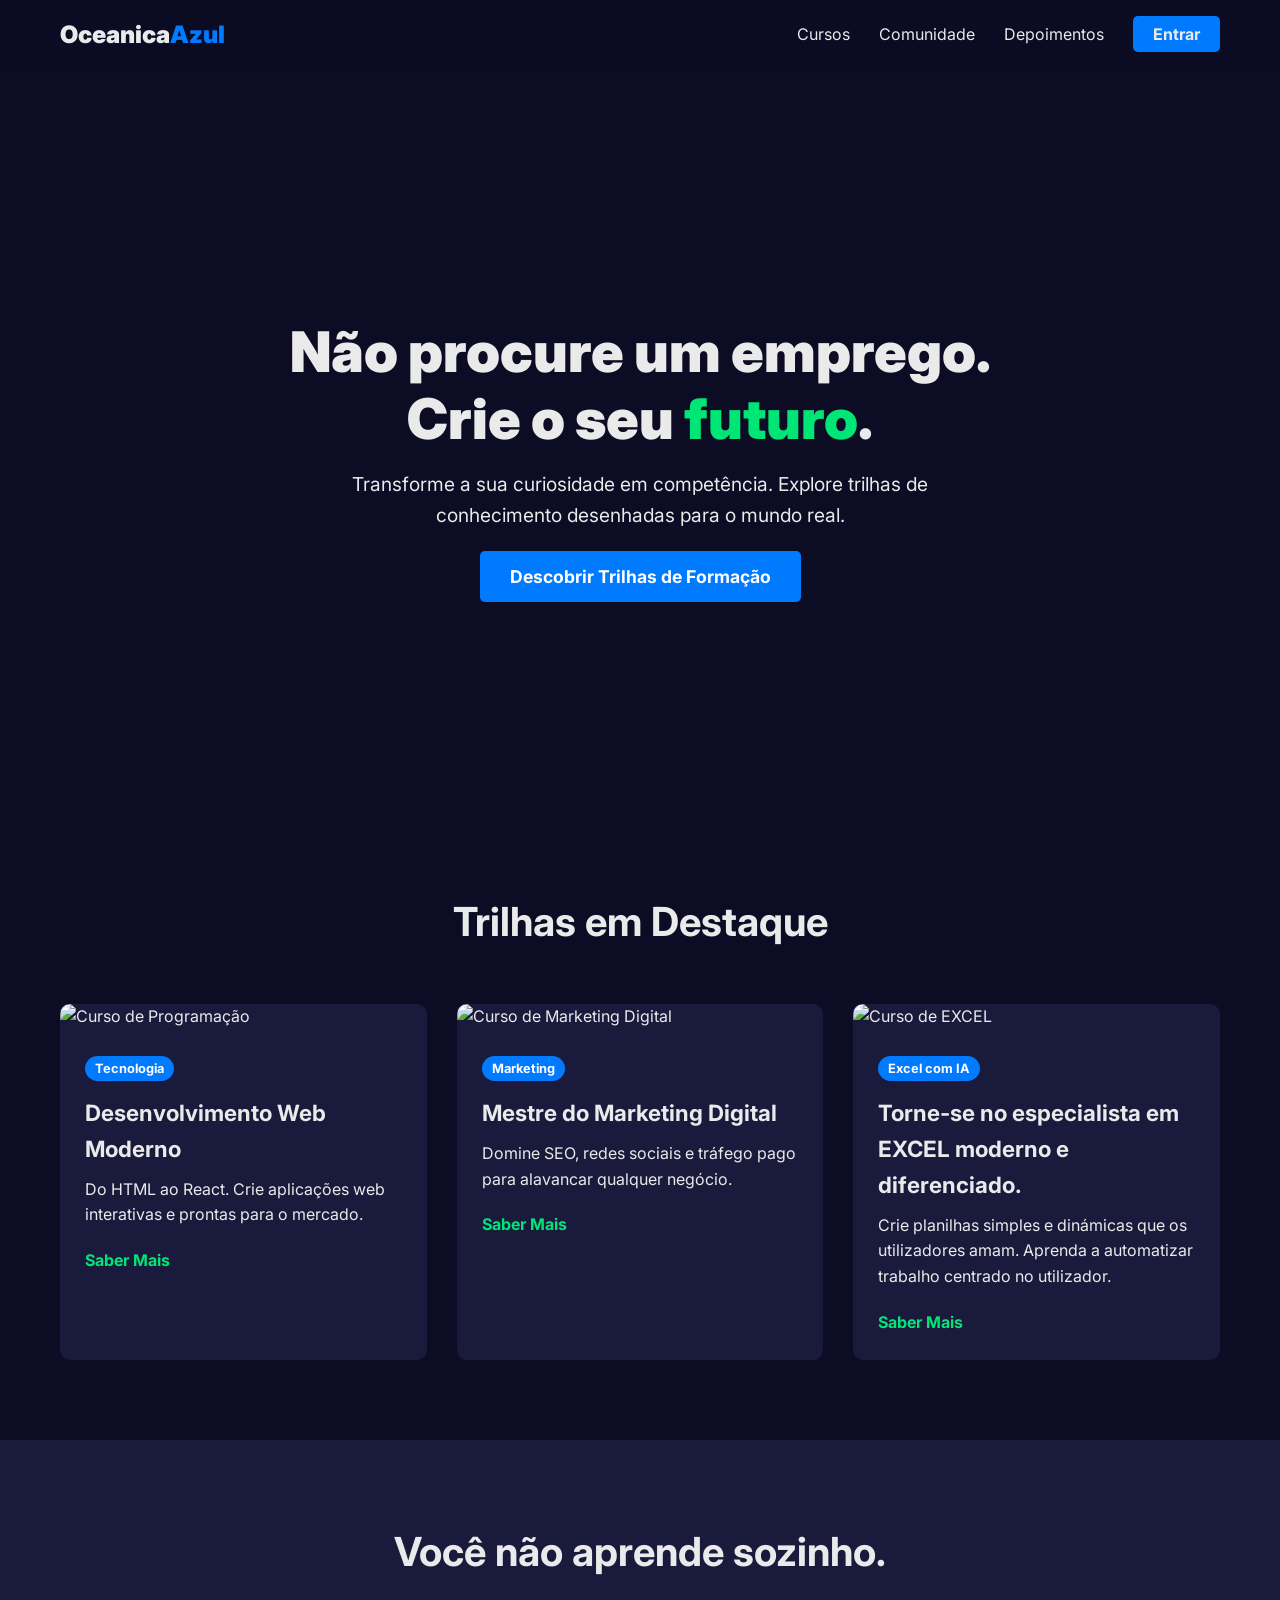
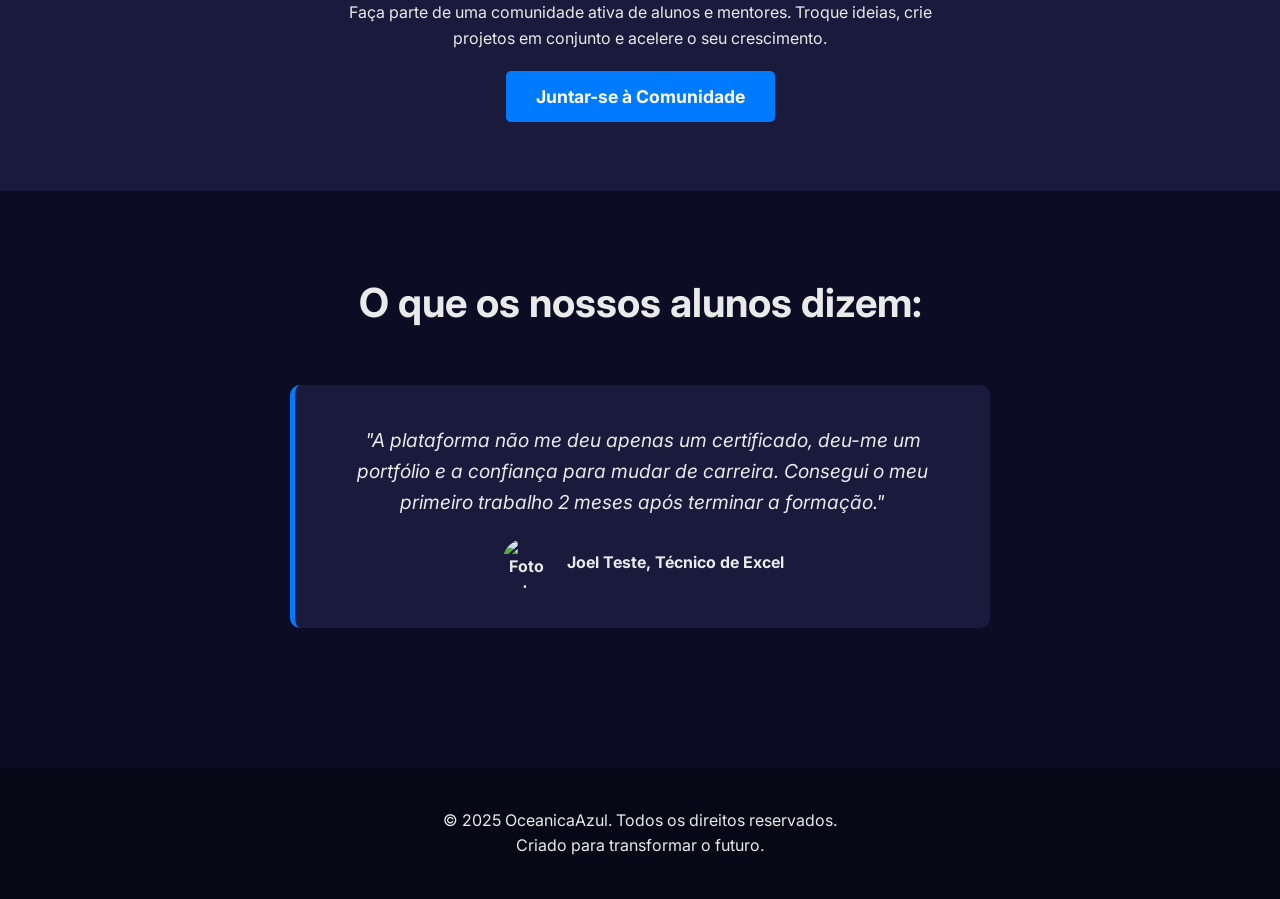
==== index.html @ ce09066b "Update index.html" ====
<!DOCTYPE html>
<html lang="pt">
<head>
    <meta charset="UTF-8">
    <meta name="viewport" content="width=device-width, initial-scale=1.0">
    <title>Sua Plataforma de Formação | O Futuro Começa Aqui</title>
    <link rel="stylesheet" href="style.css">
    <link rel="preconnect" href="https://fonts.googleapis.com">
    <link rel="preconnect" href="https://fonts.gstatic.com" crossorigin>
    <link href="https://fonts.googleapis.com/css2?family=Inter:wght@400;700;900&display=swap" rel="stylesheet">
</head>
<body>

    <header class="main-header">
        <div class="container">
            <a href="#" class="logo">Oceanica<span>Azul</span></a>
            <nav>
                <a href="#cursos">Cursos</a>
                <a href="#comunidade">Comunidade</a>
                <a href="#depoimentos">Depoimentos</a>
                <a href="../login/login.html" class="btn-login">Entrar</a>
            </nav>
        </div>
    </header>

    <main>
        <section class="hero">
            <div class="container">
                <div class="hero-content">
                    <h1 class="hero-title">Não procure um emprego. <br>Crie o seu <span class="highlight">futuro</span>.</h1>
                    <p class="hero-subtitle">Transforme a sua curiosidade em competência. Explore trilhas de conhecimento desenhadas para o mundo real.</p>
                    <a href="#cursos" class="btn-main">Descobrir Trilhas de Formação</a>
                </div>
            </div>
        </section>

        <section id="cursos" class="featured-courses">
            <div class="container">
                <h2>Trilhas em Destaque</h2>
                <div class="course-grid">
                    <div class="course-card">
                        <img src="https://images.unsplash.com/photo-1587620962725-abab7fe55159?q=80&w=1931&auto=format&fit=crop" alt="Curso de Programação">
                        <div class="card-content">
                            <span class="category">Tecnologia</span>
                            <h3>Desenvolvimento Web Moderno</h3>
                            <p>Do HTML ao React. Crie aplicações web interativas e prontas para o mercado.</p>
                            <a href="#" class="btn-card">Saber Mais</a>
                        </div>
                    </div>
                    <div class="course-card">
                        <img src="https://images.unsplash.com/photo-1551288049-bebda4e38f71?q=80&w=2070&auto=format&fit=crop" alt="Curso de Marketing Digital">
                        <div class="card-content">
                            <span class="category">Marketing</span>
                            <h3>Mestre do Marketing Digital</h3>
                            <p>Domine SEO, redes sociais e tráfego pago para alavancar qualquer negócio.</p>
                            <a href="#" class="btn-card">Saber Mais</a>
                        </div>
                    </div>
                    <div class="course-card">
                        <img src="https://tse3.mm.bing.net/th/id/OIP.0R9QZMEW03R-0DmfTK4OxwHaEU?cb=12&w=1200&h=700&rs=1&pid=ImgDetMain&o=7&rm=3" alt="Curso de EXCEL">
                        <div class="card-content">
                            <span class="category">Excel com IA</span>
                            <h3>Torne-se no especialista em EXCEL moderno e diferenciado.</h3>
                            <p>Crie planilhas simples e dinámicas que os utilizadores amam. Aprenda a automatizar trabalho centrado no utilizador.</p>
                            <a href="#" class="btn-card">Saber Mais</a>
                        </div>
                    </div>
                </div>
            </div>
        </section>

        <section id="comunidade" class="community-section">
            <div class="container">
                <h2>Você não aprende sozinho.</h2>
                <p>Faça parte de uma comunidade ativa de alunos e mentores. Troque ideias, crie projetos em conjunto e acelere o seu crescimento.</p>
                <a href="#" class="btn-main">Juntar-se à Comunidade</a>
            </div>
        </section>


        <section id="depoimentos" class="testimonials">
            <div class="container">
                <h2>O que os nossos alunos dizem:</h2>
                <div class="testimonial-card">
                    <blockquote>
                        "A plataforma não me deu apenas um certificado, deu-me um portfólio e a confiança para mudar de carreira. Consegui o meu primeiro trabalho 2 meses após terminar a formação."
                    </blockquote>
                    <cite>
                        <img src="https://randomuser.me/api/portraits/men/49.jpg" alt="Foto de Teste">
                        Joel Teste, Técnico de Excel
                    </cite>
                </div>
            </div>
        </section>

    </main>

    <footer class="main-footer">
        <div class="container">
            <p>&copy; 2025 OceanicaAzul. Todos os direitos reservados.</p>
            <p>Criado para transformar o futuro.</p>
        </div>
    </footer>

    <script src="script.js"></script>
</body>
</html>
---- style.css ----
/* --- RESET E VARIÁVEIS GLOBAIS --- */
:root {
    --primary-color: #007BFF; /* Azul vibrante */
    --secondary-color: #0c0c24; /* Azul escuro/quase preto */
    --text-color: #EAEAEA; /* Cinza claro/Branco */
    --highlight-color: #00E676; /* Verde para destaque */
    --card-bg-color: #1a1a3d;
}

* {
    margin: 0;
    padding: 0;
    box-sizing: border-box;
}

body {
    font-family: 'Inter', sans-serif;
    background-color: var(--secondary-color);
    color: var(--text-color);
    line-height: 1.6;
}

.container {
    max-width: 1200px;
    margin: 0 auto;
    padding: 0 20px;
}

/* --- CABEÇALHO --- */
.main-header {
    background: rgba(12, 12, 36, 0.8);
    backdrop-filter: blur(10px);
    padding: 1rem 0;
    position: fixed;
    width: 100%;
    z-index: 1000;
}

.main-header .container {
    display: flex;
    justify-content: space-between;
    align-items: center;
}

.logo {
    text-decoration: none;
    color: var(--text-color);
    font-size: 1.5rem;
    font-weight: 900;
}

.logo span {
    color: var(--primary-color);
}

.main-header nav a {
    color: var(--text-color);
    text-decoration: none;
    margin-left: 25px;
    transition: color 0.3s ease;
}

.main-header nav a:hover {
    color: var(--primary-color);
}

.btn-login {
    background-color: var(--primary-color);
    padding: 8px 20px;
    border-radius: 5px;
    font-weight: bold;
}

/* --- SECÇÃO HERÓI --- */
.hero {
    height: 90vh;
    display: flex;
    align-items: center;
    text-align: center;
    padding-top: 100px;
    background: linear-gradient(rgba(12, 12, 36, 0.7), var(--secondary-color)), url('https://images.unsplash.com/photo-1522071820081-009f0129c71c?q=80&w=2070&auto=format&fit=crop') no-repeat center center/cover;
}

.hero-title {
    font-size: 3.5rem;
    font-weight: 900;
    margin-bottom: 1rem;
    line-height: 1.2;
}

.hero-title .highlight {
    color: var(--highlight-color);
}

.hero-subtitle {
    font-size: 1.2rem;
    max-width: 600px;
    margin: 0 auto 2rem;
}

.btn-main {
    background: var(--primary-color);
    color: white;
    padding: 15px 30px;
    text-decoration: none;
    border-radius: 5px;
    font-size: 1.1rem;
    font-weight: bold;
    transition: transform 0.3s ease, box-shadow 0.3s ease;
}

.btn-main:hover {
    transform: translateY(-5px);
    box-shadow: 0 10px 20px rgba(0, 123, 255, 0.3);
}

/* --- SECÇÃO CURSOS EM DESTAQUE --- */
.featured-courses {
    padding: 80px 0;
    text-align: center;
}

.featured-courses h2 {
    font-size: 2.5rem;
    margin-bottom: 50px;
}

.course-grid {
    display: grid;
    grid-template-columns: repeat(auto-fit, minmax(320px, 1fr));
    gap: 30px;
}

.course-card {
    background: var(--card-bg-color);
    border-radius: 10px;
    overflow: hidden;
    text-align: left;
    transition: transform 0.3s ease, box-shadow 0.3s ease;
    opacity: 0;
    transform: translateY(30px);
    animation:-fill-mode forwards;
}

.course-card img {
    width: 100%;
    height: 200px;
    object-fit: cover;
}

.card-content {
    padding: 25px;
}

.category {
    background-color: var(--primary-color);
    color: white;
    font-size: 0.8rem;
    padding: 5px 10px;
    border-radius: 15px;
    font-weight: bold;
}

.card-content h3 {
    margin: 15px 0 10px;
    font-size: 1.4rem;
}

.btn-card {
    display: inline-block;
    margin-top: 20px;
    text-decoration: none;
    color: var(--highlight-color);
    font-weight: bold;
}

/* --- SECÇÃO COMUNIDADE --- */
.community-section {
    background-color: var(--card-bg-color);
    padding: 80px 0;
    text-align: center;
}

.community-section h2 {
    font-size: 2.5rem;
    margin-bottom: 1rem;
}
.community-section p {
    max-width: 600px;
    margin: 0 auto 2rem;
}

/* --- SECÇÃO DEPOIMENTOS --- */
.testimonials {
    padding: 80px 0;
    text-align: center;
}

.testimonials h2 {
    font-size: 2.5rem;
    margin-bottom: 50px;
}

.testimonial-card {
    max-width: 700px;
    margin: 0 auto;
    background: var(--card-bg-color);
    padding: 40px;
    border-radius: 10px;
    border-left: 5px solid var(--primary-color);
}

.testimonial-card blockquote {
    font-size: 1.2rem;
    font-style: italic;
    margin-bottom: 20px;
}

.testimonial-card cite {
    display: flex;
    align-items: center;
    justify-content: center;
    font-style: normal;
    font-weight: bold;
}

.testimonial-card cite img {
    width: 50px;
    height: 50px;
    border-radius: 50%;
    margin-right: 15px;
    object-fit: cover;
}


/* --- RODAPÉ --- */
.main-footer {
    text-align: center;
    padding: 40px 20px;
    background-color: #070715;
    margin-top: 60px;
}

/* --- Animações --- */
@keyframes fadeInUp {
    to {
        opacity: 1;
        transform: translateY(0);
    }
}

/* --- Responsividade --- */
@media (max-width: 768px) {
    .hero-title {
        font-size: 2.5rem;
    }

    .main-header nav {
        display: none; /* Simplificar para um menu hamburguer no futuro com JS */
    }
}
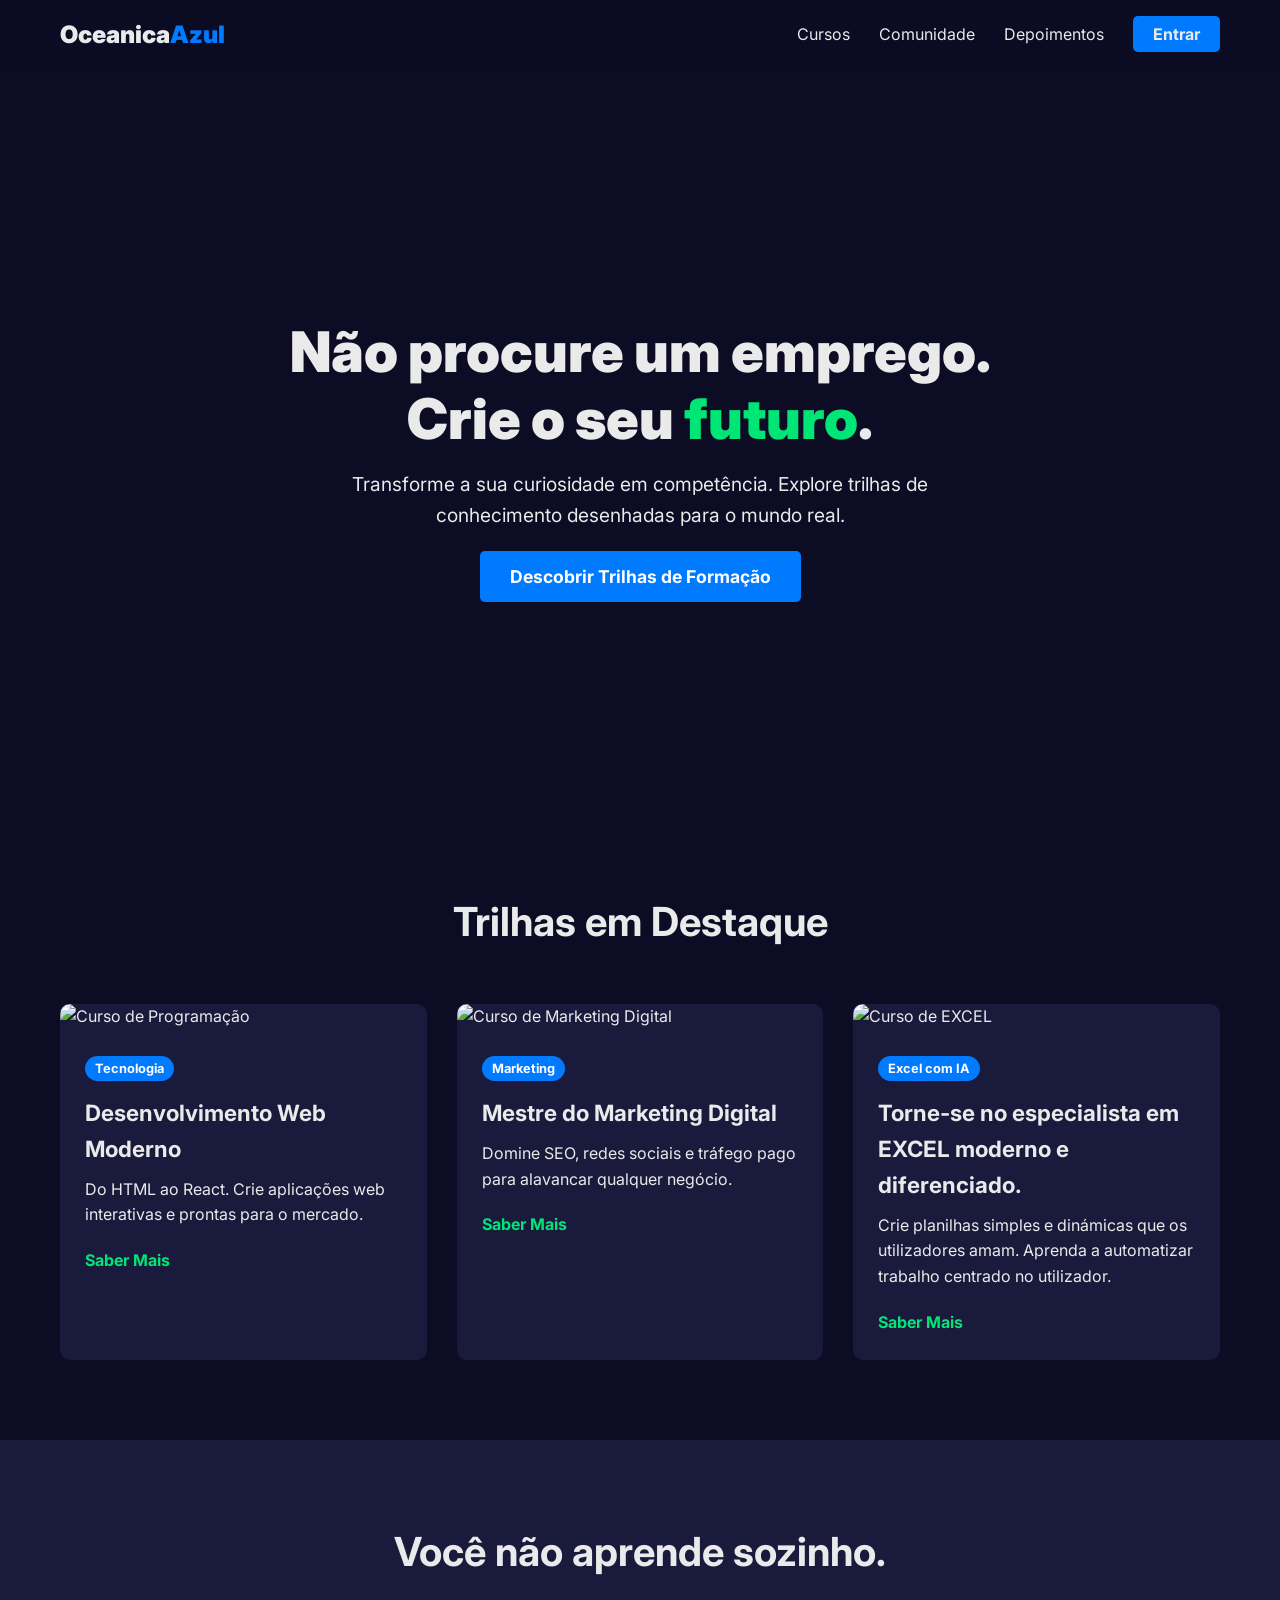
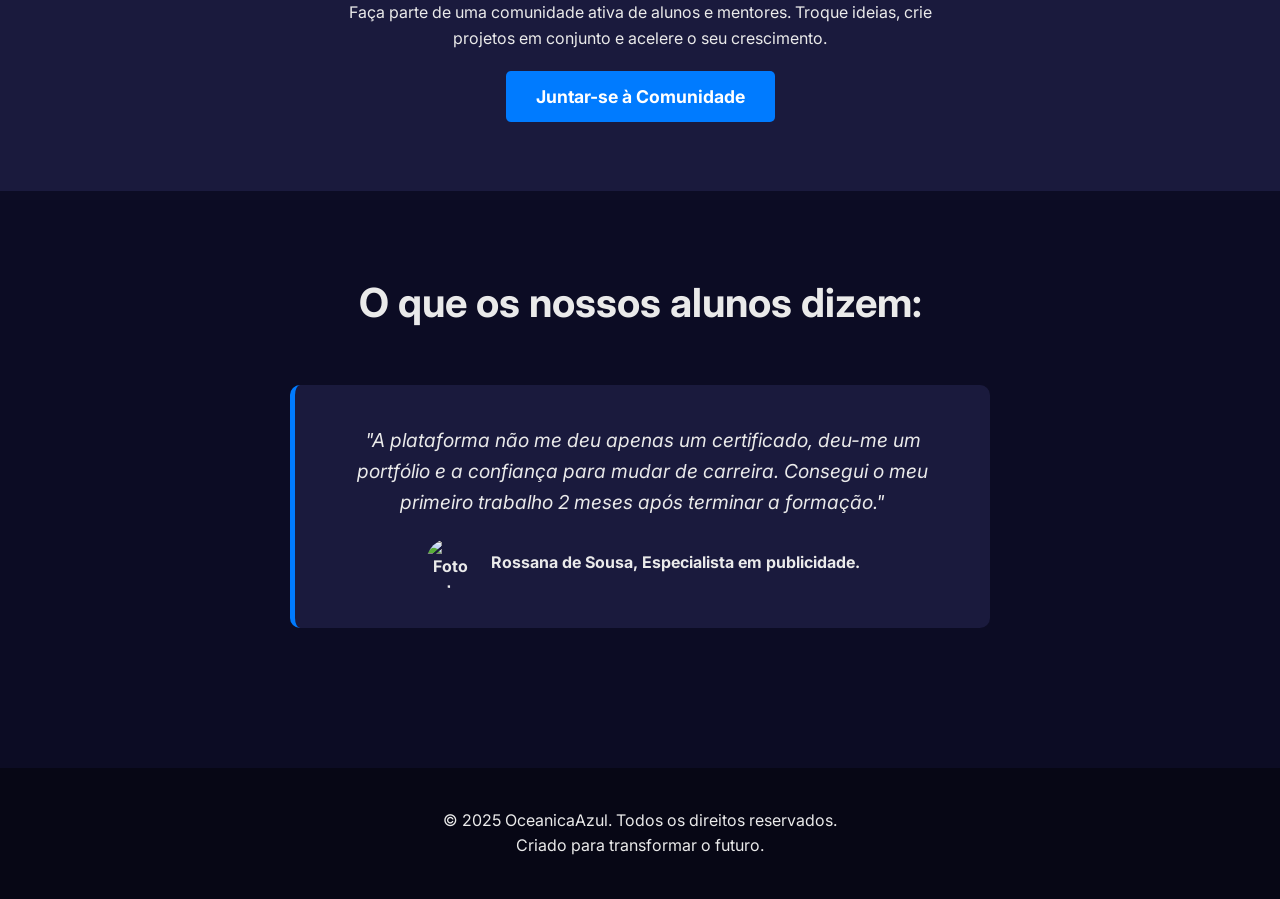
==== commit 95c0965e: "Update index.html" ====
--- a/index.html
+++ b/index.html
@@ -18,7 +18,7 @@
                 <a href="#cursos">Cursos</a>
                 <a href="#comunidade">Comunidade</a>
                 <a href="#depoimentos">Depoimentos</a>
-                <a href="../login/login.html" class="btn-login">Entrar</a>
+                <a href="./frontend/login/" class="btn-login">Entrar</a>
             </nav>
         </div>
     </header>
@@ -87,7 +87,7 @@
                     </blockquote>
                     <cite>
                         <img src="https://randomuser.me/api/portraits/men/49.jpg" alt="Foto de Teste">
-                        Joel Teste, Técnico de Excel
+                        Rossana de Sousa, Especialista em publicidade.
                     </cite>
                 </div>
             </div>
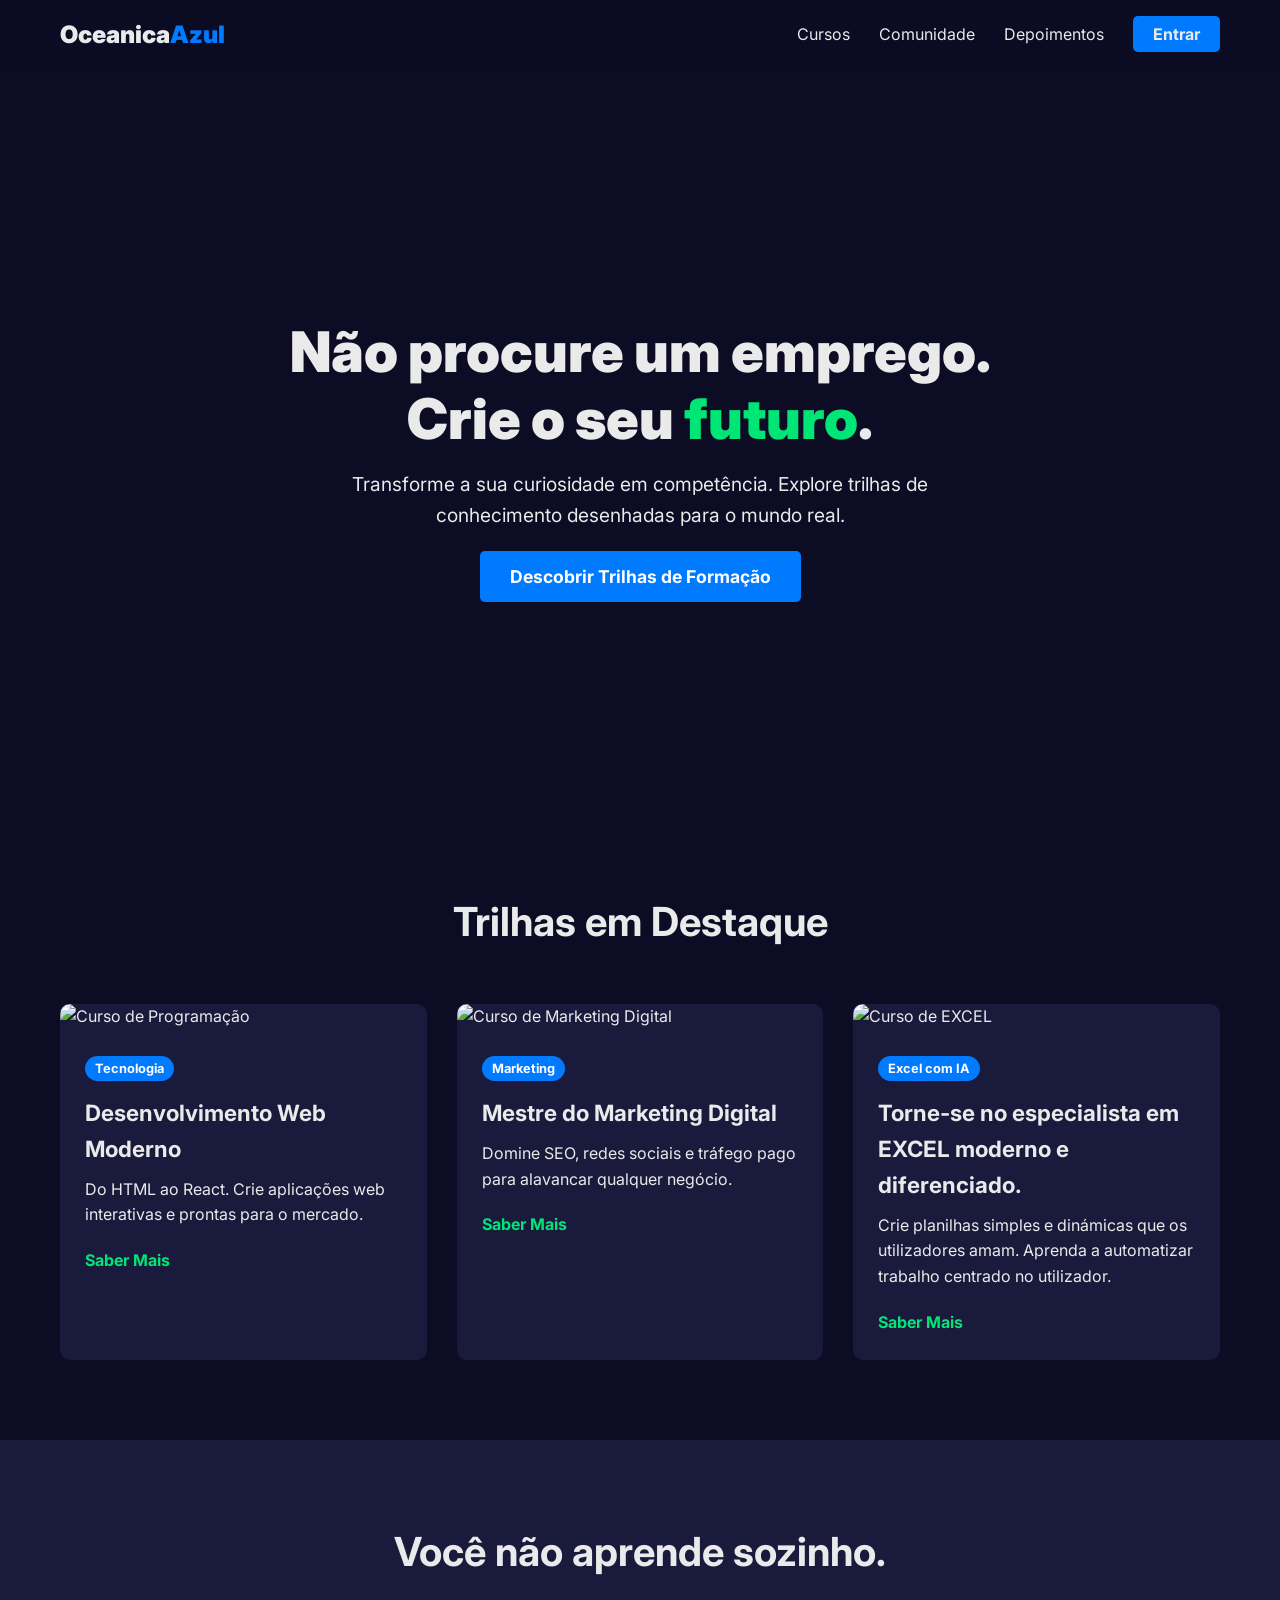
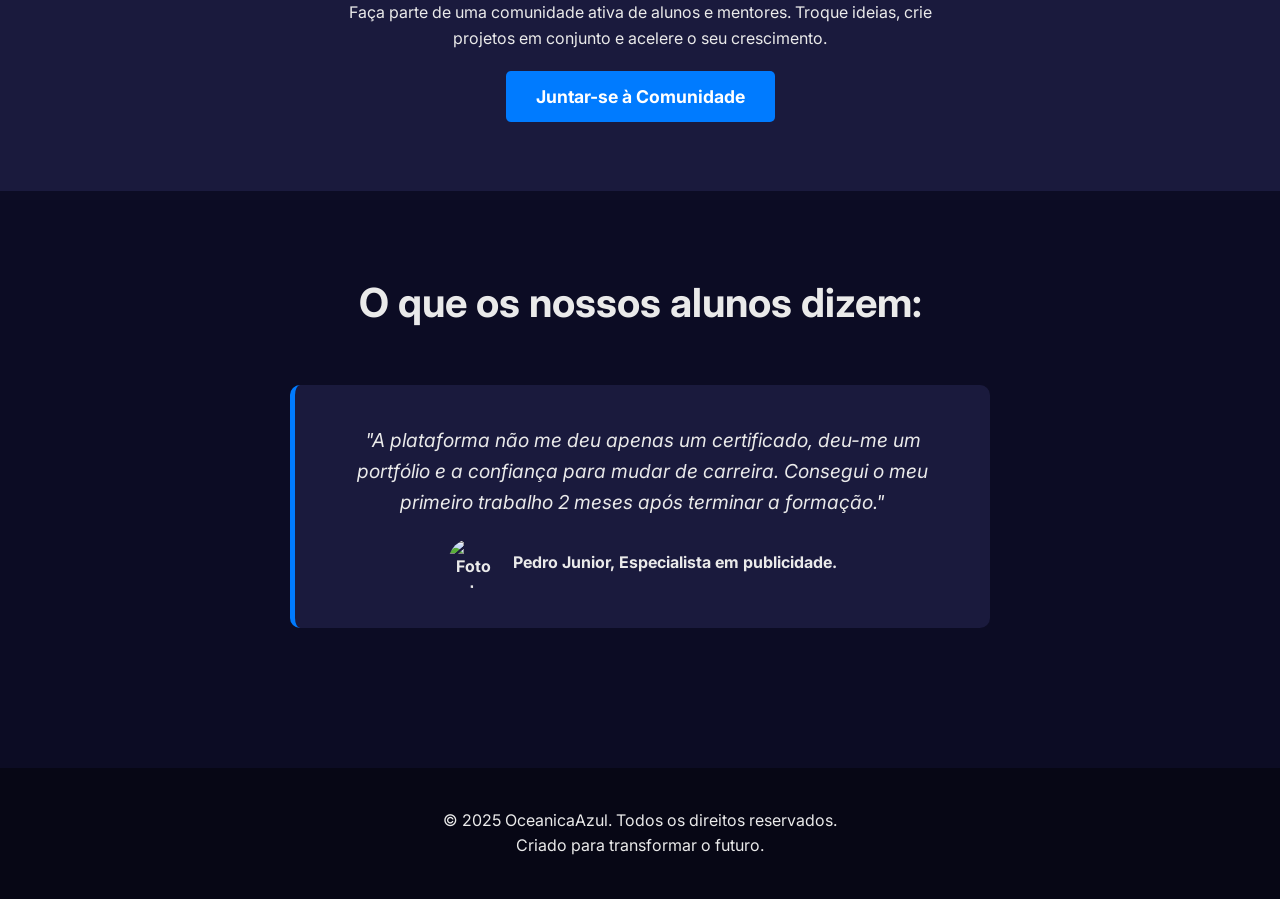
==== commit 3e4f8dc3: "teste fase de teste durante produção." ====
--- a/index.html
+++ b/index.html
@@ -87,7 +87,7 @@
                     </blockquote>
                     <cite>
                         <img src="https://randomuser.me/api/portraits/men/49.jpg" alt="Foto de Teste">
-                        Rossana de Sousa, Especialista em publicidade.
+                        Pedro Junior, Especialista em publicidade.
                     </cite>
                 </div>
             </div>
